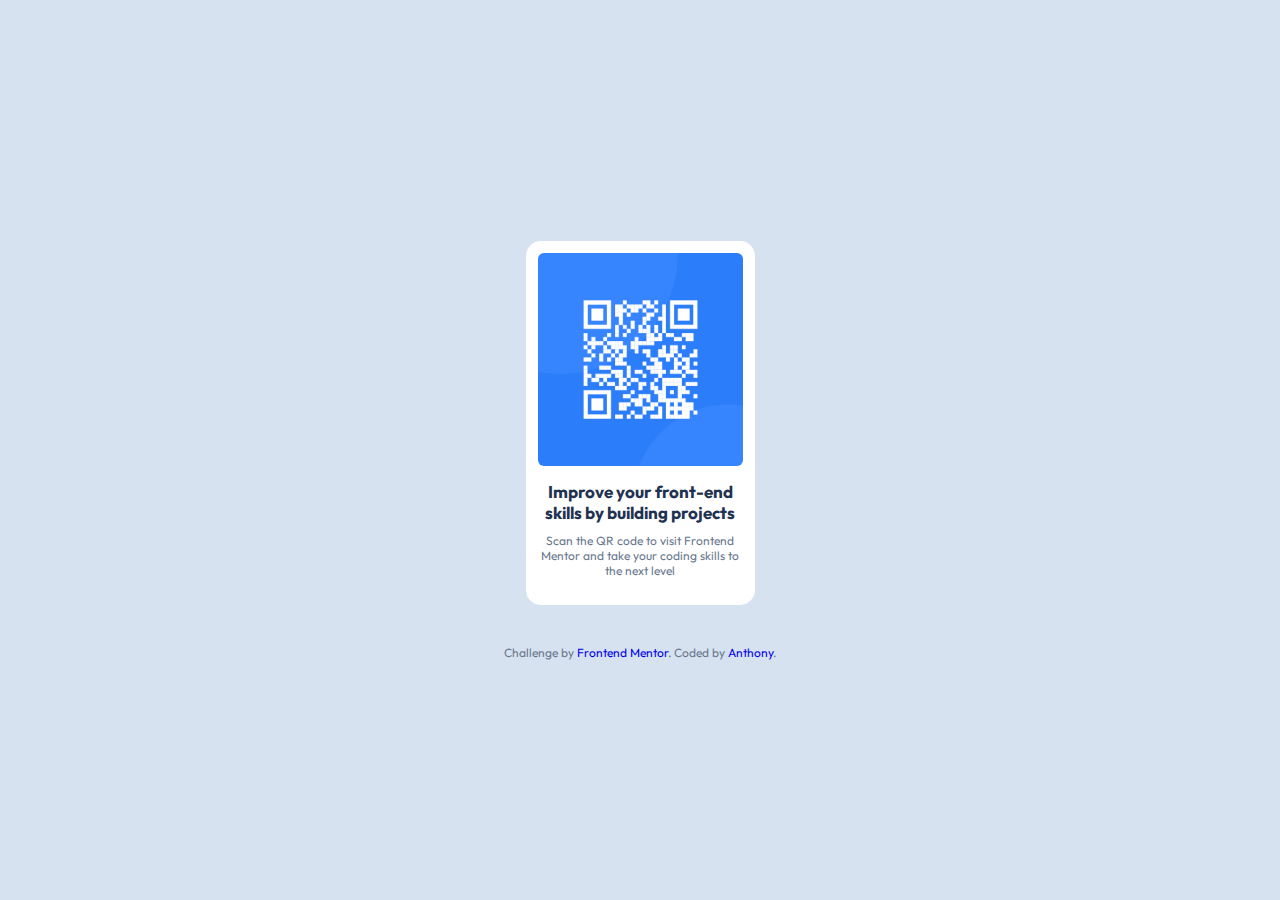
==== index.html @ 5a0f0fe2 "Add files via upload" ====
<!DOCTYPE html>
<html lang="en">
<head>
  <meta charset="UTF-8">
  <meta name="viewport" content="width=device-width, initial-scale=1.0"> <!-- displays site properly based on user's device -->

  <link rel="icon" type="image/png" sizes="32x32" href="./images/favicon-32x32.png">
  <link rel="preconnect" href="https://fonts.googleapis.com">
<link rel="preconnect" href="https://fonts.gstatic.com" crossorigin>
<link href="https://fonts.googleapis.com/css2?family=Outfit:wght@100..900&display=swap" rel="stylesheet">
<link rel="stylesheet" href="styles.css">
  
  <title>Frontend Mentor | QR code component</title>
</head>
<body>
  <main>
    <div class="container">
        <img src="images/image-qr-code.png" alt="QR code">
      <div class="text">
        <h1>Improve your front-end skills by building projects</h1>
        <p>Scan the QR code to visit Frontend Mentor and take your coding skills to the next level</p>
      </div>
  </main>
  <div class="attribution">
    Challenge by <a href="https://www.frontendmentor.io?ref=challenge" target="_blank">Frontend Mentor</a>. 
    Coded by <a href="#">Anthony</a>.
  </div>
</body>
</html>
---- styles.css ----
body{
  padding: 0;
  margin: 0;
  font-family: outfit;
  display: flex;
  justify-content: center;
  align-items: center;
  flex-direction: column;
  height: 100vh;
  background-color: var(--Slate300);
 }
 :root{
  
--White: hsl(0, 0%, 100%);
--Slate300: hsl(212, 45%, 89%);
--Slate500: hsl(216, 15%, 48%);
--Slate900: hsl(218, 44%, 22%);
 }
 .attribution{
  font-size: 12px;
  color: var(--Slate500);
  font-weight: 400;
  margin: 0;
 }
 a{
  text-decoration: none;
 }
@media screen and (min-width: 768px) {
   .container{
    background-color: var(--White);
    display: flex;
    flex-direction: column;
    justify-content: center;
    align-items: center;
    width: 205px;
    height: 340px;
    padding: 12px;
    border-radius: 15px;
   }
   main{
   margin-bottom: 40px;
   }
   img{
    width: 100%;
    height: 100%;
    border-radius: 6px;
   }
   p{
    font-size: 12px;
    color: var(--Slate500);
    font-weight: 400;
    margin: 0;
   }
   h1{
    font-size: 17px;
    color: var(--Slate900);
    font-weight: 700;
    margin: 15px 0  10px 0;
   }
   .text{
   text-align: center;
   margin-bottom: 15px;
   } 
}
 @media screen and (max-width: 768px) {
  .container{
  background-color: var(--White);
  display: flex;
  flex-direction: column;
  justify-content: center;
  align-items: center;
  width: 300px;
  height: 450px;
  padding: 15px;
  border-radius: 15px;
 }
 main{
 margin-bottom: 40px;
 }
 img{
  width: 100%;
  height: 100%;
  border-radius: 8px;
 }
 p{
  font-size: 14px;
  color: var(--Slate500);
  font-weight: 400;
  margin: 0;
 }
 h1{
  font-size: 18px;
  color: var(--Slate900);
  font-weight: 700;
  margin: 10px 0  5px 0;
 }
 .text{
 text-align: center;
 margin-bottom: 20px;
 }
 }
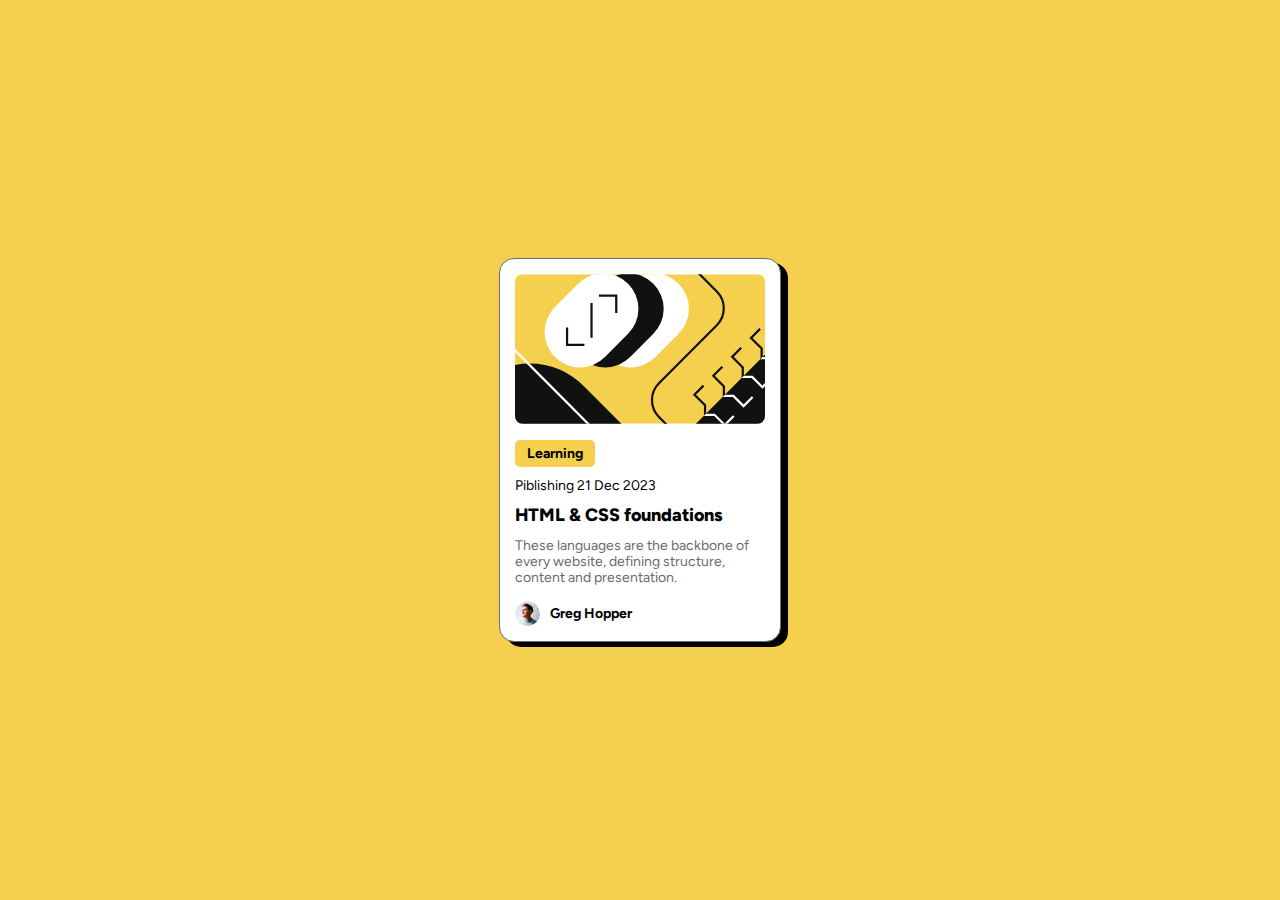
==== commit 9bcea380: "Add files via upload" ====
--- a/index.html
+++ b/index.html
@@ -1,29 +1,122 @@
 <!DOCTYPE html>
 <html lang="en">
+
 <head>
   <meta charset="UTF-8">
-  <meta name="viewport" content="width=device-width, initial-scale=1.0"> <!-- displays site properly based on user's device -->
-
-  <link rel="icon" type="image/png" sizes="32x32" href="./images/favicon-32x32.png">
+  <meta name="viewport" content="width=device-width, initial-scale=1.0">
+  <title>Document</title>
   <link rel="preconnect" href="https://fonts.googleapis.com">
-<link rel="preconnect" href="https://fonts.gstatic.com" crossorigin>
-<link href="https://fonts.googleapis.com/css2?family=Outfit:wght@100..900&display=swap" rel="stylesheet">
-<link rel="stylesheet" href="styles.css">
-  
-  <title>Frontend Mentor | QR code component</title>
+  <link rel="preconnect" href="https://fonts.gstatic.com" crossorigin>
+  <link href="https://fonts.googleapis.com/css2?family=Figtree:ital,wght@0,300..900;1,300..900&display=swap"
+    rel="stylesheet">
+    <link rel="shortcut icon" href="./assets/images/favicon-32x32.png" type="image/x-icon">
+  <style>
+    body{
+     background-color: var(--Yellow);
+     padding: 0;
+     margin: 0;
+     box-sizing: content-box;
+     font-family: Figtree;
+    }
+    :root {
+      --Yellow: hsl(47, 88%, 63%);
+      --White: hsl(0, 0%, 100%);
+      --Gray500: hsl(0, 0%, 42%);
+      --Gray950: hsl(0, 0%, 7%);
+    }
+    main{
+      display: flex;
+      flex-direction: column;
+      align-items: center;
+      justify-content: center;
+      height: 100vh;
+    }
+    .container{
+      width: 250px;
+      padding: 15px;
+      background-color: var(--White);
+      border-radius: 15px;
+      border: 1px solid var(--Gray500);
+      box-shadow: 7px 5px 0px 0px rgba(0,0,0,1);
+    }
+    .image > img{
+     width: 100%;
+     border-radius: 8px;
+    }
+    p,h1{
+      margin: 0;
+    }
+    h1{
+      font-weight: 500;
+    }
+    .stage{
+      background-color: var(--Yellow);
+      padding: 5px 10px;
+      border-radius: 5px;
+      width: 60px;
+      text-align: center;
+      margin: 12px 0 10px 0;
+      font-weight: 700;
+      font-size: 14px;
+    }
+    .profile{
+      display: flex;
+      align-items: center;
+      gap: 10px;
+      margin-top: 15px;
+    }
+    .profile > img{
+      width: 25px;
+      height: 25px;
+      border-radius: 50%;
+    }
+    .profile > p{
+      font-size: clamp(12px, 2vw,14px);
+     font-weight: 700;
+    }
+    .para{
+     font-size:  clamp(12px, 2vw,14px);
+     color: var(--Gray500);
+     line-height: 1rem;
+    }
+    h1{
+      font-size:  clamp(16px, 2vw,18px);
+      font-weight: 800;
+      margin-bottom: 12px;
+      margin-top: 10px;
+    }
+    .date{
+      font-size: clamp(12px, 2vw,14px);
+    }
+    @media (min-width: 768px){
+      .container{
+        width: 250px;
+      }
+    }
+    @media (max-width: 768px){
+      .container{
+        width: 200px;
+      }
+    }
+  </style>
 </head>
 <body>
   <main>
     <div class="container">
-        <img src="images/image-qr-code.png" alt="QR code">
-      <div class="text">
-        <h1>Improve your front-end skills by building projects</h1>
-        <p>Scan the QR code to visit Frontend Mentor and take your coding skills to the next level</p>
+      <div class="image">
+        <img src="./assets/images/illustration-article.svg" alt="">
       </div>
+      <div class="stage">Learning</div>
+      <p class="date">Piblishing 21 Dec 2023</p>
+      <h1>HTML & CSS foundations</h1>
+      <p class="para">These languages are the backbone of every website, defining structure, content and presentation.</p>
+      <div class="profile">
+        <img src="./assets/images\image-avatar.webp" alt="">
+        <p>Greg Hopper</p>
+      </div>
+    </div>
   </main>
-  <div class="attribution">
-    Challenge by <a href="https://www.frontendmentor.io?ref=challenge" target="_blank">Frontend Mentor</a>. 
-    Coded by <a href="#">Anthony</a>.
-  </div>
+
 </body>
+
 </html>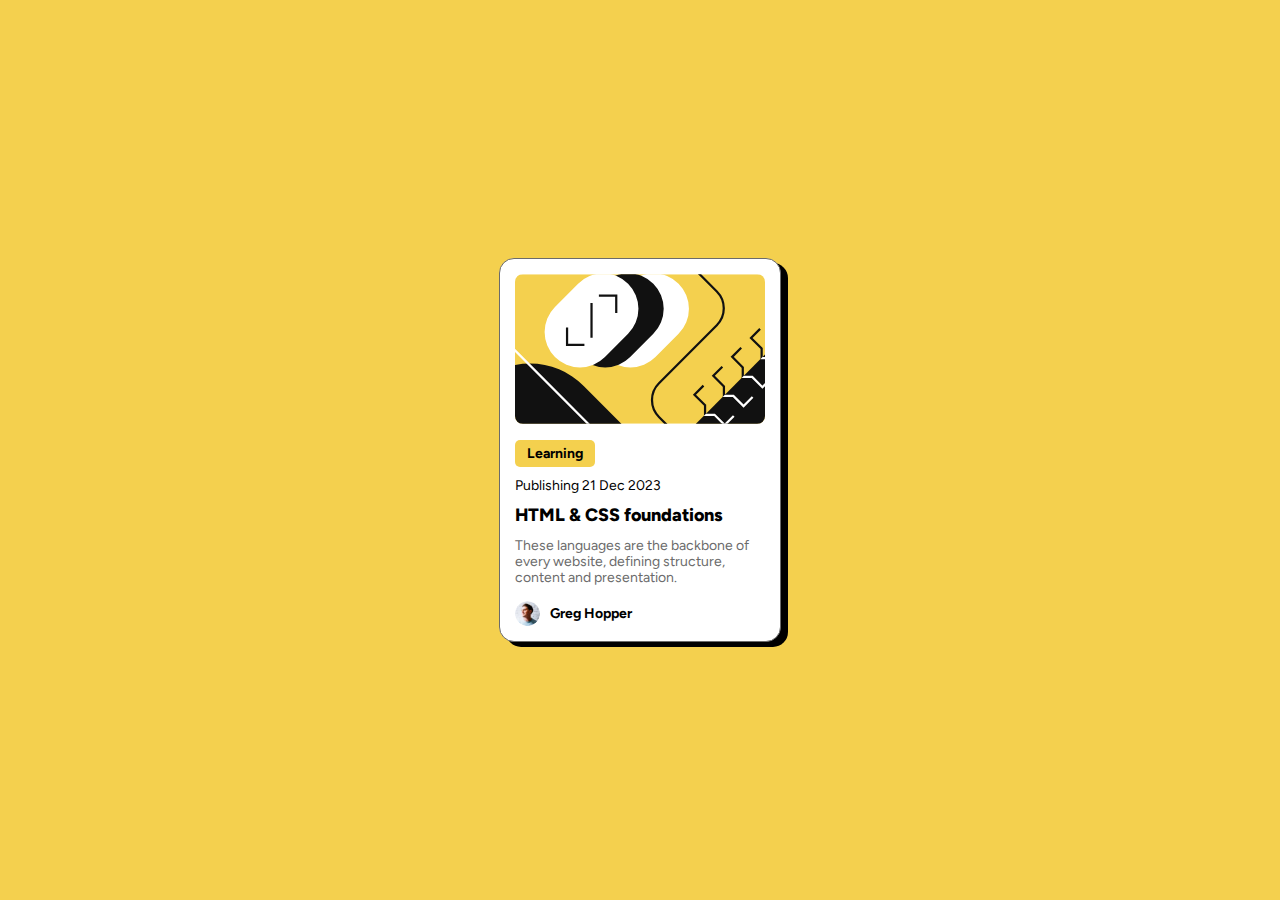
==== commit f77aca3d: "Update index.html" ====
--- a/index.html
+++ b/index.html
@@ -107,7 +107,7 @@
         <img src="./assets/images/illustration-article.svg" alt="">
       </div>
       <div class="stage">Learning</div>
-      <p class="date">Piblishing 21 Dec 2023</p>
+      <p class="date">Publishing 21 Dec 2023</p>
       <h1>HTML & CSS foundations</h1>
       <p class="para">These languages are the backbone of every website, defining structure, content and presentation.</p>
       <div class="profile">
@@ -119,4 +119,4 @@
 
 </body>
 
-</html>+</html>
